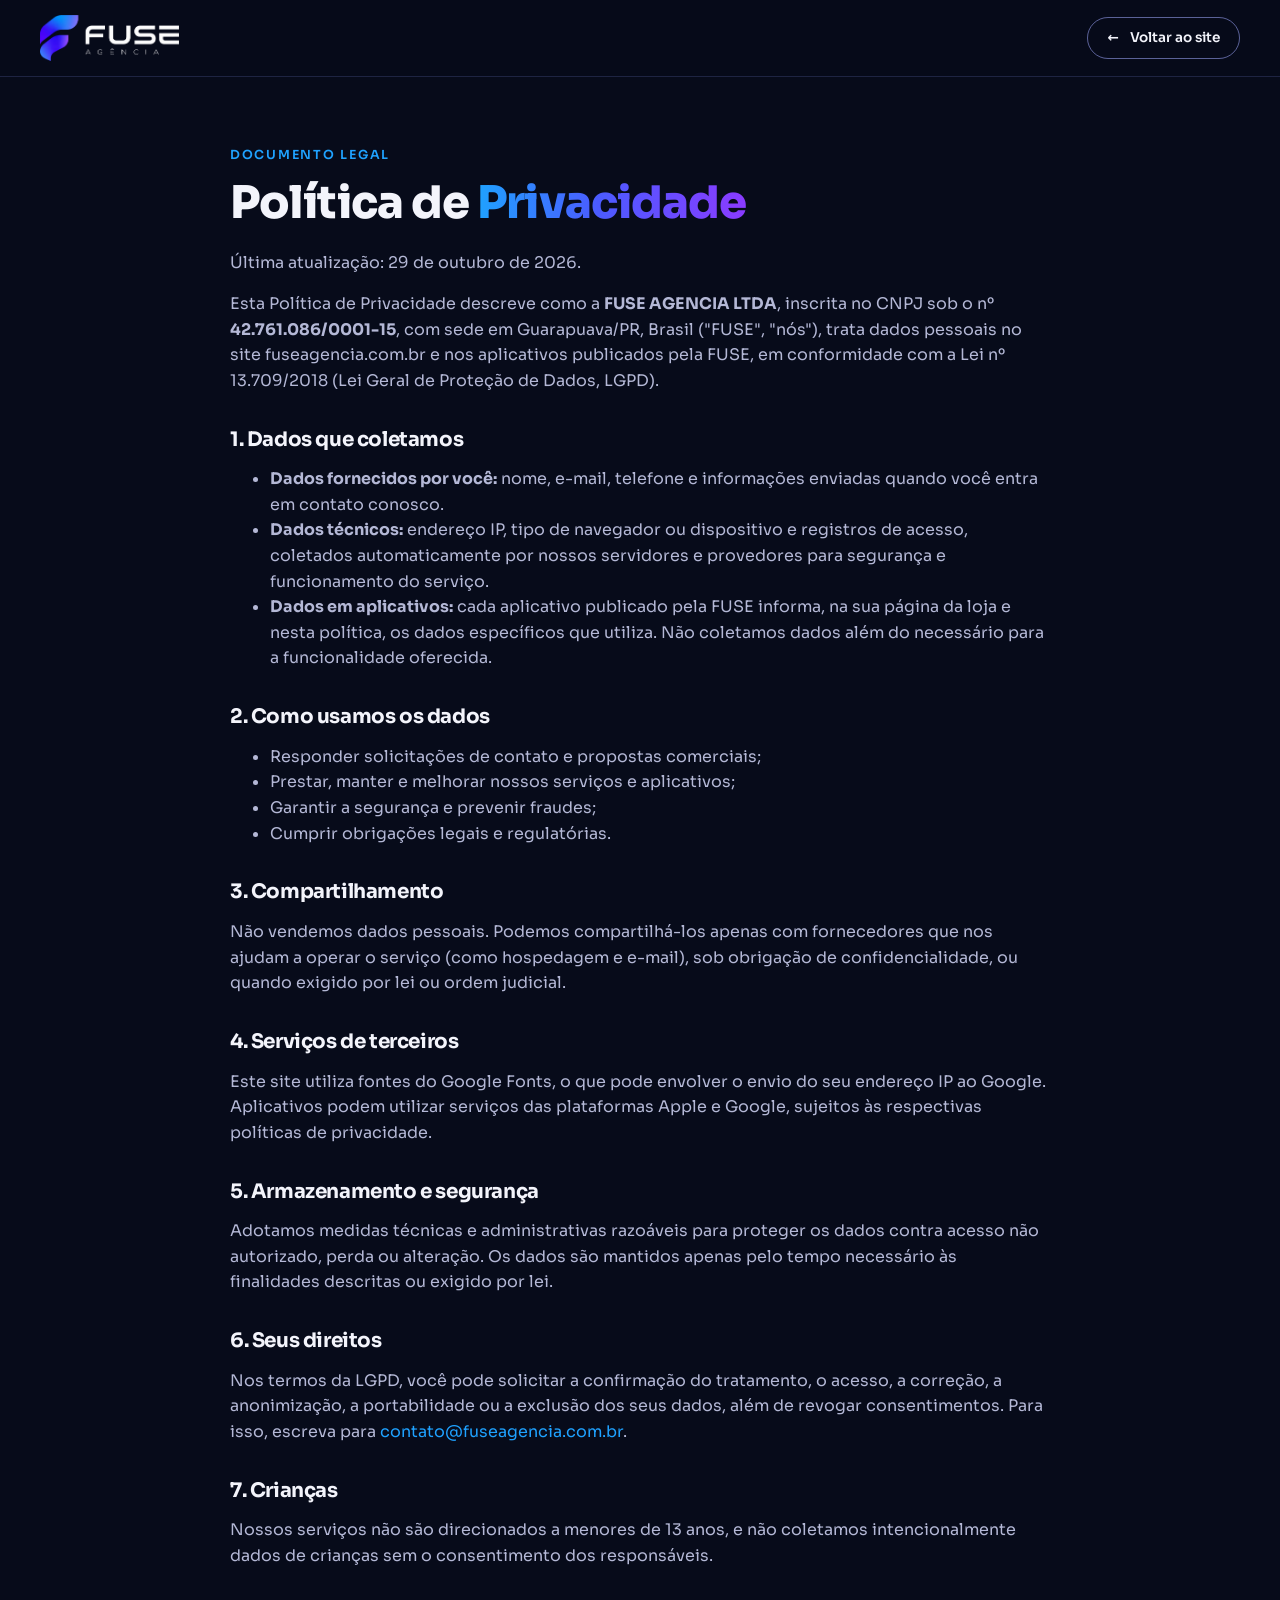
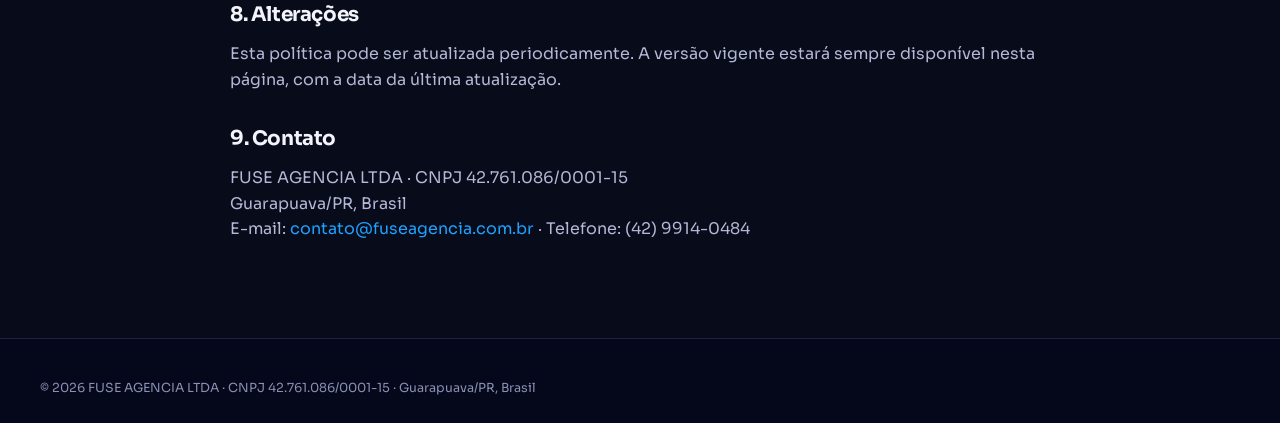
==== privacidade.html @ 269b2692 "Landing page da FUSE Agência com deploy em Docker na VPS - Site estático (index + política de privac" ====
<!doctype html>
<html lang="pt-BR">
<head>
  <meta charset="utf-8">
  <meta name="viewport" content="width=device-width, initial-scale=1">
  <title>Política de Privacidade | FUSE Agência</title>
  <meta name="description" content="Política de Privacidade da FUSE AGENCIA LTDA, conforme a Lei Geral de Proteção de Dados (LGPD).">
  <meta name="theme-color" content="#070b1a">
  <link rel="canonical" href="https://fuseagencia.com.br/privacidade.html">
  <link rel="icon" type="image/png" sizes="32x32" href="assets/img/favicon-32.png">
  <link rel="apple-touch-icon" href="assets/img/apple-touch-icon.png">
  <link rel="preconnect" href="https://fonts.googleapis.com">
  <link rel="preconnect" href="https://fonts.gstatic.com" crossorigin>
  <link href="https://fonts.googleapis.com/css2?family=Sora:wght@400;600;700;800&display=swap" rel="stylesheet">
  <link rel="stylesheet" href="assets/css/style.css">
</head>
<body>

<header class="site-header">
  <div class="container nav">
    <a href="index.html" class="brand" aria-label="FUSE Agência - início">
      <img src="assets/img/logo-horizontal.webp" alt="FUSE Agência" width="140" height="46">
    </a>
    <a href="index.html" class="btn btn-outline btn-sm"><span aria-hidden="true">←</span> Voltar ao site</a>
  </div>
</header>

<main class="legal-page">
  <div class="container">
    <span class="eyebrow">Documento legal</span>
    <h1>Política de <span class="grad">Privacidade</span></h1>
    <p>Última atualização: 29 de outubro de 2026.</p>

    <p>Esta Política de Privacidade descreve como a <strong>FUSE AGENCIA LTDA</strong>, inscrita no CNPJ sob o nº <strong>42.761.086/0001-15</strong>, com sede em Guarapuava/PR, Brasil ("FUSE", "nós"), trata dados pessoais no site fuseagencia.com.br e nos aplicativos publicados pela FUSE, em conformidade com a Lei nº 13.709/2018 (Lei Geral de Proteção de Dados, LGPD).</p>

    <h2>1. Dados que coletamos</h2>
    <ul>
      <li><strong>Dados fornecidos por você:</strong> nome, e-mail, telefone e informações enviadas quando você entra em contato conosco.</li>
      <li><strong>Dados técnicos:</strong> endereço IP, tipo de navegador ou dispositivo e registros de acesso, coletados automaticamente por nossos servidores e provedores para segurança e funcionamento do serviço.</li>
      <li><strong>Dados em aplicativos:</strong> cada aplicativo publicado pela FUSE informa, na sua página da loja e nesta política, os dados específicos que utiliza. Não coletamos dados além do necessário para a funcionalidade oferecida.</li>
    </ul>

    <h2>2. Como usamos os dados</h2>
    <ul>
      <li>Responder solicitações de contato e propostas comerciais;</li>
      <li>Prestar, manter e melhorar nossos serviços e aplicativos;</li>
      <li>Garantir a segurança e prevenir fraudes;</li>
      <li>Cumprir obrigações legais e regulatórias.</li>
    </ul>

    <h2>3. Compartilhamento</h2>
    <p>Não vendemos dados pessoais. Podemos compartilhá-los apenas com fornecedores que nos ajudam a operar o serviço (como hospedagem e e-mail), sob obrigação de confidencialidade, ou quando exigido por lei ou ordem judicial.</p>

    <h2>4. Serviços de terceiros</h2>
    <p>Este site utiliza fontes do Google Fonts, o que pode envolver o envio do seu endereço IP ao Google. Aplicativos podem utilizar serviços das plataformas Apple e Google, sujeitos às respectivas políticas de privacidade.</p>

    <h2>5. Armazenamento e segurança</h2>
    <p>Adotamos medidas técnicas e administrativas razoáveis para proteger os dados contra acesso não autorizado, perda ou alteração. Os dados são mantidos apenas pelo tempo necessário às finalidades descritas ou exigido por lei.</p>

    <h2>6. Seus direitos</h2>
    <p>Nos termos da LGPD, você pode solicitar a confirmação do tratamento, o acesso, a correção, a anonimização, a portabilidade ou a exclusão dos seus dados, além de revogar consentimentos. Para isso, escreva para <a href="mailto:contato@fuseagencia.com.br">contato@fuseagencia.com.br</a>.</p>

    <h2>7. Crianças</h2>
    <p>Nossos serviços não são direcionados a menores de 13 anos, e não coletamos intencionalmente dados de crianças sem o consentimento dos responsáveis.</p>

    <h2>8. Alterações</h2>
    <p>Esta política pode ser atualizada periodicamente. A versão vigente estará sempre disponível nesta página, com a data da última atualização.</p>

    <h2>9. Contato</h2>
    <p>FUSE AGENCIA LTDA · CNPJ 42.761.086/0001-15<br>
    Guarapuava/PR, Brasil<br>
    E-mail: <a href="mailto:contato@fuseagencia.com.br">contato@fuseagencia.com.br</a> · Telefone: (42) 9914-0484</p>
  </div>
</main>

<footer class="site-footer">
  <div class="container footer-legal" style="border-top:0;margin-top:0;padding-top:0">
    <p>© 2026 FUSE AGENCIA LTDA · CNPJ 42.761.086/0001-15 · Guarapuava/PR, Brasil</p>
  </div>
</footer>

</body>
</html>
---- assets/css/style.css ----
:root {
  --bg: #070b1a;
  --bg-2: #0c1230;
  --bg-3: #141b45;
  --line: rgba(140, 150, 255, .18);
  --text: #f3f4fb;
  --muted: #b4b8d6;
  --blue: #1fa2ff;
  --indigo: #4b2bff;
  --violet: #7b3bff;
  --pink: #c06bff;
  --grad: linear-gradient(90deg, #1fa2ff 0%, #4b5bff 45%, #8a3bff 100%);
  --light: #f4f5fb;
  --ink: #0b1030;
  --radius: 18px;
  --font: "Sora", system-ui, -apple-system, "Segoe UI", Roboto, sans-serif;
  --hand: "Caveat", cursive;
}

* { box-sizing: border-box; }
html { scroll-behavior: smooth; }
body {
  margin: 0;
  font-family: var(--font);
  background: var(--bg);
  color: var(--text);
  line-height: 1.6;
  -webkit-font-smoothing: antialiased;
  overflow-x: hidden;
}
img { max-width: 100%; display: block; }
a { color: inherit; text-decoration: none; }
h1, h2, h3 { line-height: 1.08; margin: 0 0 .5em; letter-spacing: -.02em; }
.container { width: min(1200px, 100% - 32px); margin-inline: auto; }

.grad {
  background: var(--grad);
  -webkit-background-clip: text;
  background-clip: text;
  color: transparent;
}
.eyebrow {
  display: inline-block;
  font-size: .78rem;
  font-weight: 600;
  letter-spacing: .14em;
  text-transform: uppercase;
  color: var(--blue);
  margin-bottom: .8rem;
}
.note {
  font-family: var(--hand);
  font-size: 1.6rem;
  line-height: 1.1;
  color: #e3e4ff;
  transform: rotate(-8deg);
  margin: 0;
}

/* Botões */
.btn {
  display: inline-flex;
  align-items: center;
  gap: .7rem;
  padding: .95rem 1.6rem;
  border-radius: 999px;
  font-weight: 600;
  font-size: .95rem;
  transition: transform .2s, box-shadow .2s, background .2s;
}
.btn:hover { transform: translateY(-2px); }
.btn-primary {
  background: linear-gradient(90deg, #5a2bff, #1fa2ff);
  color: #fff;
  box-shadow: 0 10px 30px -10px rgba(75, 91, 255, .8);
}
.btn-outline { border: 1.5px solid rgba(160, 170, 255, .55); color: var(--text); }
.btn-outline:hover { background: rgba(120, 130, 255, .12); }
.btn-sm { padding: .6rem 1.2rem; font-size: .85rem; }
.actions { display: flex; flex-wrap: wrap; gap: 1rem; margin: 2rem 0; }

/* Header */
.site-header {
  position: sticky;
  top: 0;
  z-index: 50;
  background: rgba(7, 11, 26, .78);
  backdrop-filter: blur(12px);
  border-bottom: 1px solid var(--line);
}
.nav { display: flex; align-items: center; justify-content: space-between; gap: 1rem; height: 76px; }
.brand img { height: 46px; width: auto; }
.menu { display: flex; gap: 2.2rem; font-size: .9rem; color: var(--muted); }
.menu a { padding: .4rem 0; border-bottom: 2px solid transparent; transition: color .2s; }
.menu a:hover, .menu a.active { color: var(--blue); }
.menu a.active { border-color: var(--blue); }

/* Hero */
.hero {
  position: relative;
  padding: 4rem 0 0;
  background:
    radial-gradient(700px 500px at 75% 35%, rgba(75, 43, 255, .35), transparent 70%),
    radial-gradient(500px 400px at 10% 90%, rgba(31, 162, 255, .12), transparent 70%),
    var(--bg);
  overflow: hidden;
}
.hero-grid { display: grid; grid-template-columns: 1fr 1.3fr; align-items: end; gap: 2rem; }
.hero-copy { padding-bottom: 5rem; }
.tag {
  display: inline-block;
  font-size: .72rem;
  letter-spacing: .1em;
  text-transform: uppercase;
  padding: .45rem .9rem;
  border: 1px solid rgba(200, 205, 255, .5);
  border-radius: 8px;
  margin-bottom: 1.5rem;
}
.hero h1 { font-size: clamp(2.4rem, 4.4vw, 3.9rem); font-weight: 800; }
.lead { font-size: 1.1rem; color: var(--muted); max-width: 30rem; }
.hero-points { list-style: none; padding: 0; margin: 0; display: flex; flex-wrap: wrap; gap: 1.8rem; font-size: .8rem; line-height: 1.3; }
.hero-points li { display: flex; align-items: center; gap: .6rem; }
.hero-points small { color: var(--muted); }
.ico { color: #6b7bff; }
.ico svg { width: 30px; height: 30px; }
.pi svg { width: 24px; height: 24px; }
.ci svg { width: 22px; height: 22px; color: #cfd6ff; }

.hero-art { position: relative; min-height: 640px; }
.swoosh {
  position: absolute;
  right: 8%;
  top: 0;
  width: 70%;
  height: 78%;
  background: linear-gradient(160deg, #1fa2ff, #4b2bff 55%, rgba(75, 43, 255, 0) 85%);
  border-radius: 0 0 0 100%;
  clip-path: polygon(30% 0, 100% 0, 100% 15%, 45% 100%, 0 100%);
  opacity: .7;
  filter: blur(1px);
}
.swoosh.small { right: auto; left: 0; top: 10%; width: 85%; height: 85%; }
.note-hero { position: absolute; right: 0; top: 10px; z-index: 3; }
.crew { position: relative; height: 640px; }
.crew .c {
  position: absolute;
  bottom: 0;
  height: auto;
  filter: drop-shadow(0 20px 30px rgba(0, 0, 0, .5));
}
.crew .c1 { left: -2%; width: 26%; bottom: 30px; z-index: 1; }
.crew .c2 { left: 15%; width: 25%; bottom: 50px; z-index: 1; }
.crew .c3 { left: 33%; width: 23%; bottom: 120px; z-index: 1; }
.crew .c4 { left: 72%; width: 29%; bottom: 30px; z-index: 1; }
.crew .c5 { left: 27%; width: 38%; bottom: 0; z-index: 3; }
.crew .c6 { left: 55%; width: 28%; bottom: 0; z-index: 2; }

/* Sobre */
.about {
  background: linear-gradient(90deg, #0a0f2a, var(--bg-2));
  border-top: 1px solid var(--line);
  padding: 5rem 0;
}
.about-grid { display: grid; grid-template-columns: .8fr 1.1fr 1fr; gap: 3rem; align-items: center; }
.about-art { position: relative; }
.about-art img { position: relative; width: 78%; margin-inline: auto; filter: drop-shadow(0 20px 30px rgba(0, 0, 0, .5)); }
.about h2, .services h2, .cta h2 { font-size: clamp(2rem, 3.6vw, 2.8rem); font-weight: 800; }
.about-copy p { color: var(--muted); }
.pillars { list-style: none; margin: 0; padding: 0; display: grid; grid-template-columns: 1fr 1fr; gap: 2rem 1.5rem; }
.pillars li { display: flex; flex-direction: column; font-size: .9rem; color: var(--muted); }
.pillars strong { color: var(--text); font-size: 1rem; margin: .7rem 0 .2rem; }
.pi {
  display: grid;
  place-items: center;
  width: 46px;
  height: 46px;
  border: 1.5px solid var(--indigo);
  border-radius: 12px;
  font-size: 1.1rem;
  font-weight: 700;
  color: #8fb0ff;
  background: rgba(75, 43, 255, .12);
}

/* Serviços */
.services { background: var(--bg); padding: 5rem 0; border-top: 1px solid var(--line); }
.services-grid { display: grid; grid-template-columns: .9fr 2fr; gap: 3rem; }
.services-head p { color: var(--muted); }
.services-head .note { color: #e3e4ff; margin: 2rem 0 0 1rem; }
.services-char { width: 62%; margin: -1rem 0 0 auto; filter: drop-shadow(0 20px 30px rgba(0, 0, 0, .5)); }
.cards { display: grid; grid-template-columns: repeat(3, 1fr); gap: 1.2rem; align-content: center; }
.card {
  background: linear-gradient(180deg, rgba(30, 38, 90, .55), rgba(14, 19, 50, .55));
  border: 1px solid var(--line);
  border-radius: var(--radius);
  padding: 1.6rem;
  transition: transform .25s, border-color .25s;
}
.card:hover { transform: translateY(-4px); border-color: rgba(120, 130, 255, .55); }
.card h3 { font-size: 1.1rem; margin: 1rem 0 .4rem; }
.card p { margin: 0; font-size: .88rem; color: var(--muted); }
.ci {
  display: grid;
  place-items: center;
  width: 44px;
  height: 44px;
  border-radius: 12px;
  background: linear-gradient(135deg, rgba(31, 162, 255, .25), rgba(123, 59, 255, .35));
  font-size: 1.2rem;
}

/* CTA */
.cta {
  position: relative;
  background:
    radial-gradient(600px 400px at 70% 60%, rgba(75, 43, 255, .4), transparent 70%),
    linear-gradient(90deg, #0a0f2a, #120f3d);
  border-top: 1px solid var(--line);
  padding-top: 4rem;
  overflow: hidden;
}
.cta-grid { display: grid; grid-template-columns: 1fr 1fr; gap: 2rem; align-items: end; }
.cta-copy { padding-bottom: 4rem; }
.cta-copy p { color: var(--muted); }
.contact-line a { color: var(--text); border-bottom: 1px solid var(--line); }
.cta-art { position: relative; height: 440px; }
.cta-art .d { position: absolute; bottom: -40px; filter: drop-shadow(0 20px 30px rgba(0, 0, 0, .5)); }
.d1 { left: 0;   width: 33%; z-index: 1; }
.d2 { left: 26%; width: 34%; z-index: 2; }
.d3 { left: 52%; width: 38%; z-index: 1; }
.note-cta { position: absolute; right: 0; top: 0; z-index: 3; }

/* Footer */
.site-footer { background: #05081a; border-top: 1px solid var(--line); padding: 2.5rem 0 1.5rem; font-size: .85rem; }
.footer-top { display: flex; flex-wrap: wrap; align-items: center; justify-content: space-between; gap: 1.5rem; }
.footer-top img { height: 42px; width: auto; }
.footer-top nav { display: flex; flex-wrap: wrap; gap: 1.5rem; color: var(--muted); }
.footer-top nav a:hover { color: var(--blue); }
.motto { color: var(--muted); font-size: .8rem; }
.footer-legal { border-top: 1px solid var(--line); margin-top: 2rem; padding-top: 1.2rem; color: #8a8fb4; font-size: .78rem; }
.footer-legal p { margin: 0; }

/* Página de texto (privacidade) */
.legal-page { padding: 4rem 0 5rem; }
.legal-page .container { max-width: 820px; }
.legal-page h1 { font-size: clamp(2rem, 4vw, 2.8rem); font-weight: 800; }
.legal-page h2 { font-size: 1.25rem; margin-top: 2.2rem; }
.legal-page p, .legal-page li { color: var(--muted); }
.legal-page a { color: var(--blue); }

/* Responsivo */
@media (max-width: 1024px) {
  .about-grid { grid-template-columns: 1fr 1.4fr; }
  .pillars { grid-column: 1 / -1; grid-template-columns: repeat(4, 1fr); }
  .cards { grid-template-columns: repeat(2, 1fr); }
}
@media (max-width: 860px) {
  .menu { display: none; }
  .hero { padding-top: 2.5rem; }
  .hero-grid, .cta-grid, .services-grid { grid-template-columns: 1fr; }
  .hero-copy { padding-bottom: 0; }
  .hero-art { min-height: 0; }
  .crew { height: 100vw; max-height: 640px; }
  .hero h1 br { display: none; }
  .note-hero { font-size: 1.3rem; }
  .about-grid { grid-template-columns: 1fr; }
  .about-art { max-width: 220px; margin-inline: auto; }
  .pillars { grid-template-columns: 1fr 1fr; }
  .services-head .note, .services-char { display: none; }
  .cta-copy { padding-bottom: 0; }
  .cta-art { height: 80vw; max-height: 420px; }
  .note-cta { font-size: 1.3rem; }
}
@media (max-width: 540px) {
  .nav .btn-sm { display: none; }
  .cards { grid-template-columns: 1fr; }
  .hero-points { gap: 1rem; }
  .footer-top { flex-direction: column; align-items: flex-start; }
}

/* Itens de grid podem encolher abaixo do conteúdo (evita rolagem horizontal no celular) */
.hero-grid > *, .about-grid > *, .services-grid > *, .cta-grid > *, .cards > * { min-width: 0; }
@media (max-width: 540px) {
  .cta .btn-primary { font-size: .85rem; padding: .9rem 1.2rem; }
}
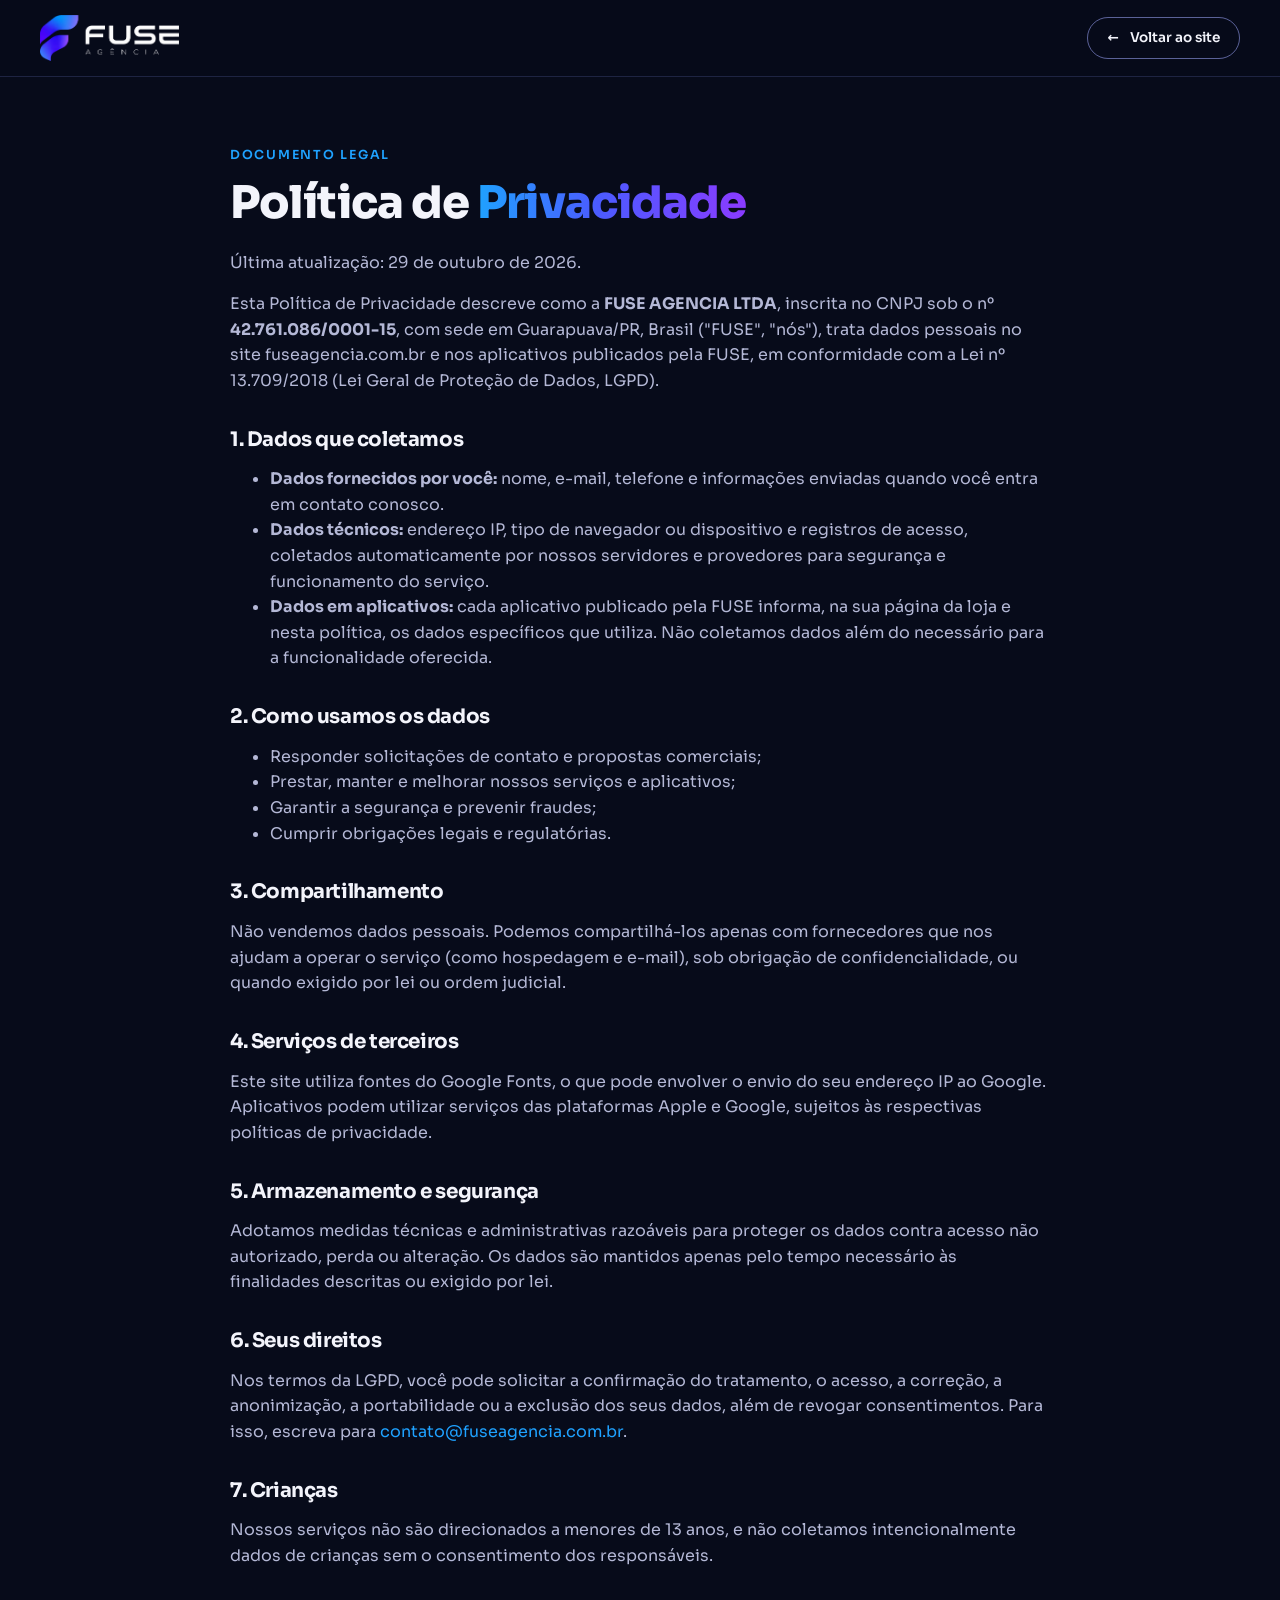
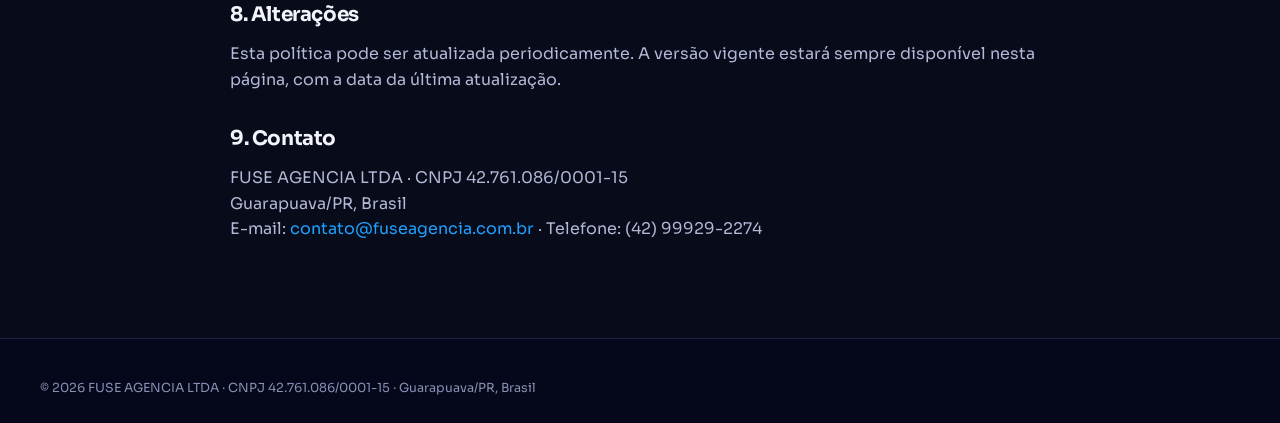
==== commit 07c67f2a: "Corrige telefone de contato para (42) 99929-2274 Co-Authored-By: Claude Opus 5.5 <noreply@anthropic." ====
--- a/privacidade.html
+++ b/privacidade.html
@@ -69,7 +69,7 @@
     <h2>9. Contato</h2>
     <p>FUSE AGENCIA LTDA · CNPJ 42.761.086/0001-15<br>
     Guarapuava/PR, Brasil<br>
-    E-mail: <a href="mailto:contato@fuseagencia.com.br">contato@fuseagencia.com.br</a> · Telefone: (42) 9914-0484</p>
+    E-mail: <a href="mailto:contato@fuseagencia.com.br">contato@fuseagencia.com.br</a> · Telefone: (42) 99929-2274</p>
   </div>
 </main>
 
